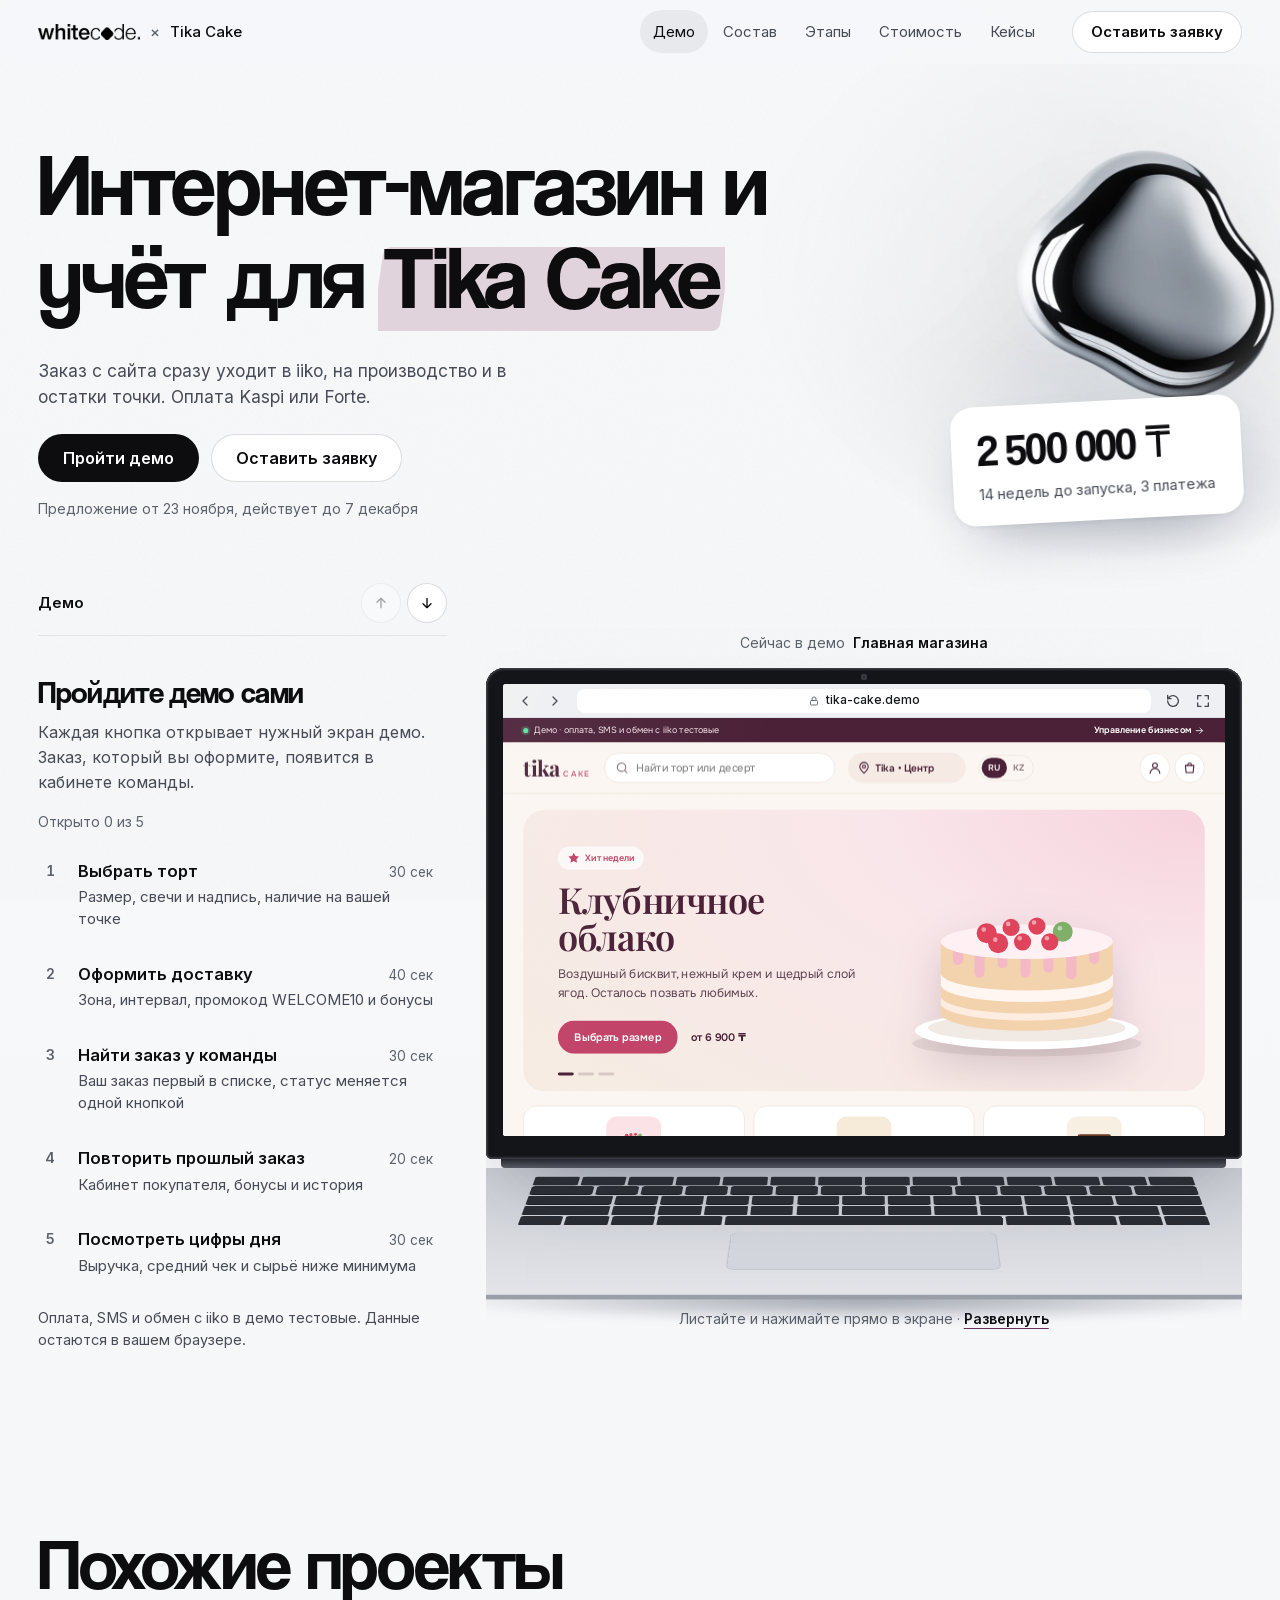
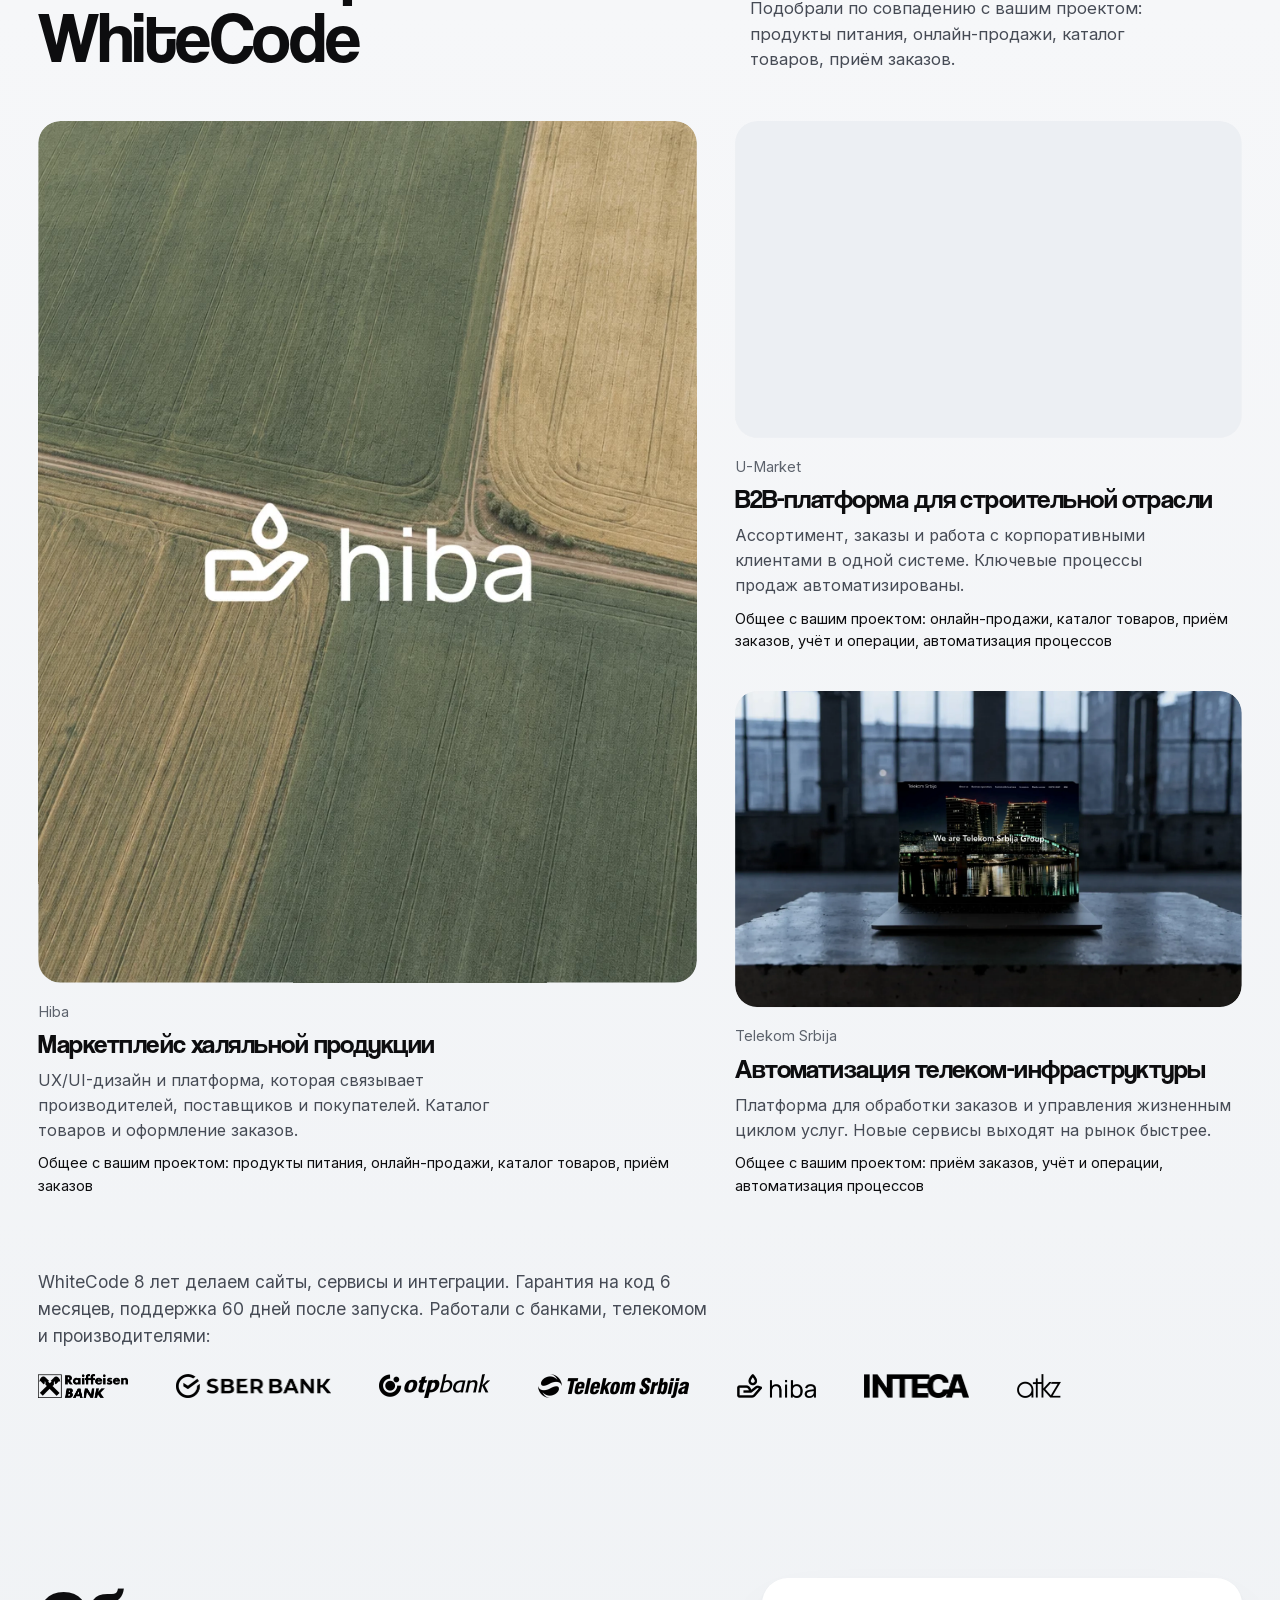
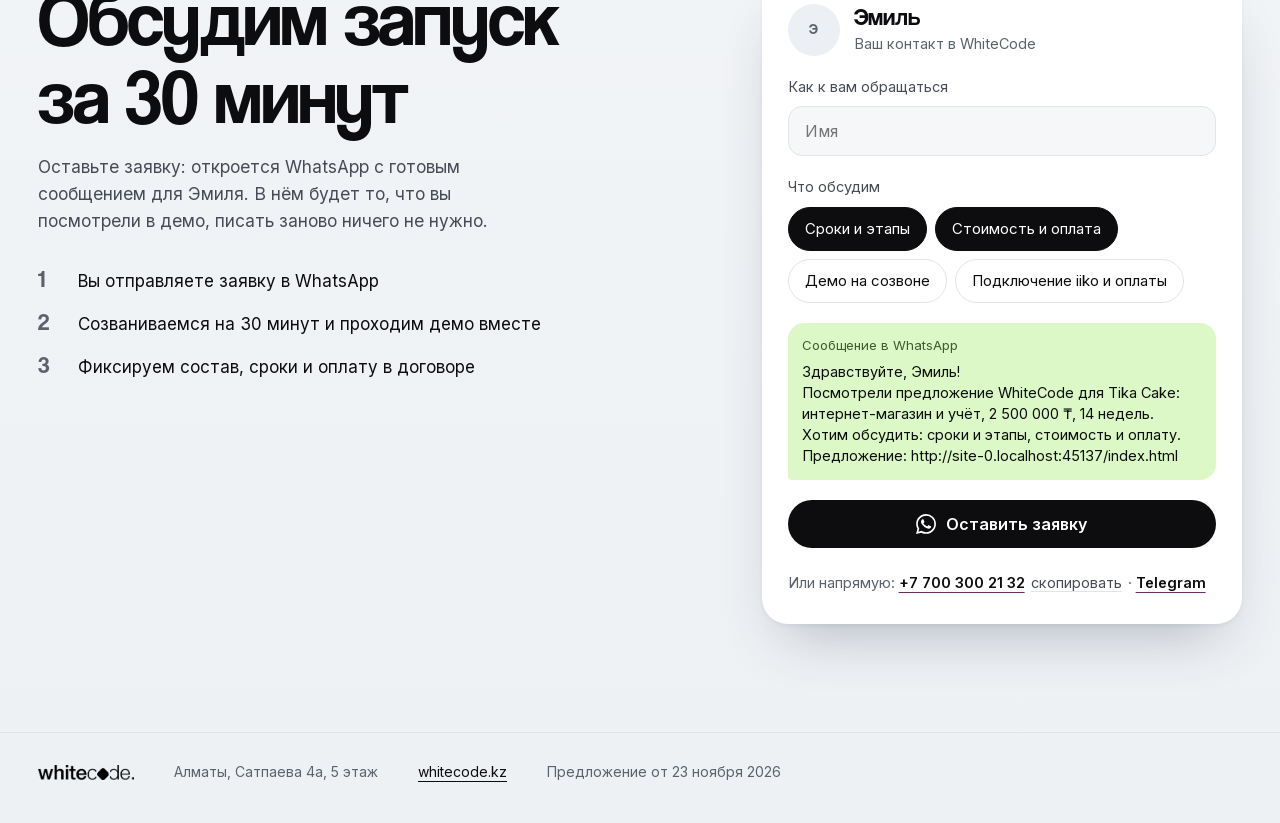
==== index.html @ 486014dc "Add WhiteCode proposal for Tika Cake with live demo Static proposal page: headline, proposal column " ====
<!doctype html>
<html lang="ru">
<head>
<meta charset="utf-8">
<meta name="viewport" content="width=device-width,initial-scale=1,viewport-fit=cover">
<meta name="robots" content="noindex,nofollow">
<meta name="theme-color" content="#F6F7F9">
<meta name="color-scheme" content="light">
<title>Tika Cake · предложение WhiteCode</title>
<meta name="description" content="Интернет-магазин и учёт для Tika Cake: 2 500 000 ₸, 14 недель. Внутри работающее демо.">
<meta property="og:type" content="website">
<meta property="og:title" content="КП для Tika Cake от WhiteCode">
<meta property="og:description" content="Интернет-магазин и учёт: 2 500 000 ₸, 14 недель, 3 платежа. Внутри работающее демо.">
<!-- TODO: og:image 1200×630 -->
<link rel="icon" href="assets/brand/favicon.png">
<link rel="preload" href="assets/fonts/coolvetica-rg.woff2" as="font" type="font/woff2" crossorigin>
<link rel="preload" href="assets/fonts/inter-var-cyrillic.woff2" as="font" type="font/woff2" crossorigin>
<link rel="stylesheet" href="assets/kp.css?v=17">
</head>
<body>

<header class="topbar" id="topbar">
  <a class="brand" href="#top" data-nav="top" aria-label="WhiteCode, в начало предложения">
    <img class="wm" src="assets/brand/wordmark-black.png" alt="" width="102" height="16">
    <span class="brand-x" aria-hidden="true">×</span><span id="brandClient"></span>
  </a>
  <nav class="topnav" id="topnav" aria-label="Разделы предложения"></nav>
  <a class="btn btn-line btn-sm" href="#request" data-nav="request"><span class="lbl-long">Оставить заявку</span><span class="lbl-short">Заявка</span></a>
</header>

<main>
<section class="hero" id="top">
  <img class="hero-drop" src="assets/brand/hero-blob.webp" alt="" aria-hidden="true" width="2400" height="1371" fetchpriority="high">
  <h1 class="hero-title" id="heroTitle"></h1>
  <div class="hero-row">
    <div class="hero-left">
      <p class="hero-lead" id="heroLead"></p>
      <div class="hero-cta">
        <button class="btn btn-accent" type="button" data-demo-start>Пройти демо</button>
        <a class="btn btn-line" href="#request" data-nav="request">Оставить заявку</a>
      </div>
      <p class="hero-valid" id="heroValid"></p>
    </div>
    <div class="plate" id="heroPlate"></div>
  </div>
  <p class="expired" id="expired" hidden></p>
</section>

<section class="workspace" id="workspace" aria-label="Предложение и демо">
  <aside class="kp" aria-label="Коммерческое предложение">
    <div class="kp-head">
      <p class="kp-where" aria-live="polite"><b id="kpName"></b></p>
      <div class="kp-arrows">
        <button type="button" id="kpUp" aria-label="Предыдущий раздел"><svg viewBox="0 0 24 24" aria-hidden="true"><path d="M12 19V5m-6 6 6-6 6 6"/></svg></button>
        <button type="button" id="kpDown" aria-label="Следующий раздел"><svg viewBox="0 0 24 24" aria-hidden="true"><path d="M12 5v14m6-6-6 6-6-6"/></svg></button>
      </div>
    </div>
    <div class="kp-scroll" id="kpScroll" tabindex="0">
      <div id="kpContent"></div>
    </div>
  </aside>

  <div class="stage" id="stage">
    <p class="now-demo" id="nowDemo"><span>Сейчас в демо</span><b id="nowDemoName">Главная магазина</b></p>
    <div class="laptop" id="laptop">
      <div class="lid">
        <span class="cam" aria-hidden="true"></span>
        <div class="screen">
          <div class="bbar">
            <button type="button" class="bb-btn" data-demo="back" aria-label="Назад в демо"><svg viewBox="0 0 24 24" aria-hidden="true"><path d="m15 6-6 6 6 6"/></svg></button>
            <button type="button" class="bb-btn" data-demo="fwd" aria-label="Вперёд в демо"><svg viewBox="0 0 24 24" aria-hidden="true"><path d="m9 6 6 6-6 6"/></svg></button>
            <div class="addr"><svg viewBox="0 0 24 24" aria-hidden="true"><rect x="5" y="11" width="14" height="9" rx="2"/><path d="M8 11V8a4 4 0 0 1 8 0v3"/></svg><span id="addr"></span></div>
            <button type="button" class="bb-btn" data-demo="reset" aria-label="Начать показ заново" title="Начать показ заново"><svg viewBox="0 0 24 24" aria-hidden="true"><path d="M4 12a8 8 0 1 0 2.3-5.7L4 8.6"/><path d="M4 3.5v5h5"/></svg></button>
            <button type="button" class="bb-btn only-inline" data-demo="full" aria-label="Развернуть демо" title="Развернуть"><svg viewBox="0 0 24 24" aria-hidden="true"><path d="M4 9V4h5M20 9V4h-5M4 15v5h5M20 15v5h-5"/></svg></button>
            <button type="button" class="bb-close only-overlay" data-demo="close">К предложению</button>
          </div>
          <div class="vp" id="vp">
            <iframe id="demo" title="Демо интернет-магазина и кабинета команды"></iframe>
            <span class="vp-flash" id="vpFlash" aria-hidden="true"></span>
          </div>
        </div>
      </div>
      <div class="hinge" aria-hidden="true"></div>
      <div class="deck-wrap" aria-hidden="true"><div class="deck"><div class="keys" id="keys"></div><div class="pad"></div></div></div>
    </div>
    <p class="stage-hint" id="stageHint">Листайте и нажимайте прямо в экране · <button type="button" data-demo="full">Развернуть</button></p>
  </div>
</section>

<section class="cases" id="cases" aria-labelledby="casesTitle">
  <div class="cases-head">
    <h2 id="casesTitle" class="rv">Похожие проекты WhiteCode</h2>
    <p class="cases-why rv" id="casesWhy"></p>
  </div>
  <div class="case-list" id="caseList"></div>
  <p class="studio-line rv" id="studioLine"></p>
  <div class="logos" id="logos" aria-label="Клиенты WhiteCode"></div>
</section>

<section class="final" id="request" aria-labelledby="finalTitle">
  <div class="final-left">
    <h2 id="finalTitle" class="rv"></h2>
    <p class="final-text rv" id="finalText"></p>
    <ol class="final-steps" id="finalSteps"></ol>
  </div>
  <form class="req rv" id="reqForm" novalidate>
    <div class="req-mgr">
      <span class="req-ava" id="mgrAva" aria-hidden="true"></span>
      <div><b id="mgrName"></b><span id="mgrRole"></span></div>
    </div>
    <label class="field"><span>Как к вам обращаться</span><input name="name" autocomplete="name" placeholder="Имя"></label>
    <fieldset class="topics">
      <legend>Что обсудим</legend>
      <div class="topic-list" id="topicList"></div>
    </fieldset>
    <div class="wa-preview" aria-live="polite">
      <span class="wa-preview-h">Сообщение в WhatsApp</span>
      <p id="waPreview"></p>
    </div>
    <button class="btn btn-accent btn-block" type="submit"><svg class="wa-ic" viewBox="0 0 24 24" aria-hidden="true"><path fill="currentColor" d="M17.47 14.38c-.3-.15-1.76-.87-2.03-.97-.27-.1-.47-.15-.67.15-.2.3-.77.97-.94 1.16-.17.2-.35.22-.64.08-.3-.15-1.26-.46-2.39-1.48-.88-.79-1.48-1.76-1.65-2.06-.17-.3-.02-.46.13-.61.13-.13.3-.35.45-.52.15-.17.2-.3.3-.5.1-.2.05-.37-.03-.52-.07-.15-.67-1.61-.92-2.21-.24-.58-.49-.5-.67-.51h-.57c-.2 0-.52.07-.79.37-.27.3-1.04 1.02-1.04 2.48s1.07 2.88 1.21 3.07c.15.2 2.1 3.2 5.08 4.49.71.31 1.26.49 1.7.63.71.23 1.36.2 1.87.12.57-.09 1.76-.72 2.01-1.41.25-.7.25-1.29.17-1.41-.07-.13-.27-.2-.57-.35m-5.42 7.4h-.01a9.87 9.87 0 0 1-5.03-1.38l-.36-.21-3.74.98 1-3.65-.24-.37a9.86 9.86 0 0 1-1.51-5.26c0-5.45 4.44-9.88 9.89-9.88 2.64 0 5.12 1.03 6.99 2.9a9.83 9.83 0 0 1 2.89 6.99c0 5.45-4.44 9.88-9.88 9.88M20.46 3.49A11.82 11.82 0 0 0 12.05 0C5.5 0 .16 5.34.16 11.89c0 2.1.55 4.14 1.59 5.95L.06 24l6.3-1.65a11.88 11.88 0 0 0 5.69 1.45h.01c6.55 0 11.89-5.34 11.89-11.89 0-3.18-1.24-6.17-3.48-8.42Z"/></svg>Оставить заявку</button>
    <p class="req-alt">Или напрямую: <a id="mgrPhone"></a> <button type="button" class="copy" id="copyPhone">скопировать</button> · <a id="mgrTg" target="_blank" rel="noopener"></a></p>
  </form>
</section>
</main>

<footer class="foot" id="foot"></footer>

<button type="button" class="demo-fab" data-demo="open">Открыть демо</button>

<script src="assets/studio.js?v=17"></script>
<script src="assets/kp-data.js?v=17"></script>
<script src="assets/kp.js?v=17"></script>
</body>
</html>
---- assets/kp.css ----
/*
 * WhiteCode proposal shell.
 * Brand: Coolvetica (display, weight 400 only) + Inter, cool white field, ink #0D0D0F, chrome drop.
 * The client's colour is the single accent (set from kp-data.js → --client).
 * Layout from the sketch: headline on top, proposal column with its own scroll, live demo in a laptop.
 */

@font-face { font-family: "Coolvetica"; src: url("fonts/coolvetica-rg.woff2") format("woff2"); font-weight: 400; font-display: swap; }
@font-face { font-family: "Inter"; src: url("fonts/inter-var-cyrillic.woff2") format("woff2"); font-weight: 100 900; font-display: swap; unicode-range: U+0301, U+0400-045F, U+0490-0491, U+04B0-04B1, U+2116; }
@font-face { font-family: "Inter"; src: url("fonts/inter-var-latin.woff2") format("woff2"); font-weight: 100 900; font-display: swap; unicode-range: U+0000-00FF, U+0131, U+0152-0153, U+02BB-02BC, U+02C6, U+02DA, U+02DC, U+0304, U+0308, U+0329, U+2000-206F, U+20AC, U+2122, U+2191, U+2193, U+2212, U+2215, U+FEFF, U+FFFD; }
@font-face { font-family: "Inter"; src: url("fonts/inter-var-latin-ext.woff2") format("woff2"); font-weight: 100 900; font-display: swap; unicode-range: U+20A0-20C4, U+0100-02BA; }

:root {
  --bg: #F6F7F9;
  --bg-2: #ECEFF3;
  --surface: #FFFFFF;
  --ink: #0D0D0F;
  --ink-2: #464B55;
  --ink-3: #5C626C;
  --line: #E1E4E9;
  --client: #6B2F5C;
  --accent: var(--client);
  --marker: color-mix(in oklab, var(--accent) 20%, #FFFFFF);
  --shadow: 0 1px 2px rgb(40 50 70 / .06), 0 16px 36px -14px rgb(40 50 70 / .22);
  --shadow-lg: 0 2px 4px rgb(40 50 70 / .06), 0 30px 60px -24px rgb(40 50 70 / .32);
  --ease-out: cubic-bezier(.16, 1, .3, 1);
  --ease-state: cubic-bezier(.2, 0, 0, 1);
  --ease-sheet: cubic-bezier(.32, .72, 0, 1);
  --f-display: "Coolvetica", "Inter", system-ui, sans-serif;
  --f-text: "Inter", system-ui, -apple-system, "Segoe UI", Roboto, sans-serif;
  --topbar: 64px;
  --gutter: clamp(16px, 3vw, 40px);
  color-scheme: light;
}

*, *::before, *::after { box-sizing: border-box; }
html { -webkit-text-size-adjust: 100%; scroll-padding-top: var(--topbar); overflow-x: clip; }
body {
  position: relative; margin: 0; overflow-x: clip;
  background: linear-gradient(180deg, #F8F9FB 0%, var(--bg) 40%, #EEF1F4 100%);
  color: var(--ink); font: 400 16px/1.55 var(--f-text);
  -webkit-font-smoothing: antialiased; text-rendering: optimizeLegibility;
  touch-action: manipulation; -webkit-tap-highlight-color: transparent;
}
/* film grain from the brand kit, behind everything */
body::before {
  content: ""; position: fixed; inset: 0; z-index: -1; pointer-events: none; opacity: .06; mix-blend-mode: multiply;
  background-image: url("data:image/svg+xml;utf8,<svg xmlns='http://www.w3.org/2000/svg' width='240' height='240'><filter id='n'><feTurbulence type='fractalNoise' baseFrequency='.9' numOctaves='2' stitchTiles='stitch'/></filter><rect width='100%' height='100%' filter='url(%23n)'/></svg>");
}
::selection { background: var(--marker); color: var(--ink); }
a { color: inherit; text-underline-offset: 4px; }
button { font: inherit; color: inherit; cursor: pointer; }
h1, h2, h3, p { margin: 0; }
svg { display: block; }
:focus-visible { outline: 2px solid var(--ink); outline-offset: 3px; border-radius: 10px; }
.ico { width: 20px; height: 20px; fill: none; stroke: currentColor; stroke-width: 1.8; stroke-linecap: round; stroke-linejoin: round; flex: none; }

/* ---------- buttons ---------- */
.btn {
  display: inline-flex; align-items: center; justify-content: center; gap: 10px;
  min-height: 48px; padding: 0 24px; border-radius: 999px; border: 1.5px solid transparent;
  font: 600 16px/1 var(--f-text); text-decoration: none; white-space: nowrap;
  transition: background-color .15s var(--ease-state), border-color .15s var(--ease-state), color .15s var(--ease-state), transform .15s var(--ease-out);
}
.btn:active:not(:disabled) { transform: scale(.96); }
.btn-accent { background: var(--ink); color: #FFFFFF; }
.btn-line { background: var(--surface); border-color: rgb(13 13 15 / .14); color: var(--ink); }
@media (hover: hover) {
  .btn-accent:hover { background: #2A2B31; }
  .btn-line:hover { border-color: rgb(13 13 15 / .5); }
}
.btn-sm { min-height: 42px; padding: 0 18px; font-size: 15px; }
.btn-block { width: 100%; }
.lbl-short { display: none; }

/* ---------- top bar ---------- */
.topbar {
  position: sticky; top: 0; z-index: 40; height: var(--topbar);
  display: flex; align-items: center; gap: 24px; padding: 0 var(--gutter);
  background: color-mix(in oklab, var(--bg) 84%, transparent);
  -webkit-backdrop-filter: saturate(160%) blur(14px); backdrop-filter: saturate(160%) blur(14px);
  border-bottom: 1px solid transparent; transition: border-color .2s var(--ease-state);
}
.topbar.scrolled { border-bottom-color: var(--line); }
.brand { display: inline-flex; align-items: center; gap: 10px; text-decoration: none; font: 500 15px/1 var(--f-text); white-space: nowrap; }
.wm { display: block; height: 16px; width: auto; }
.brand-x { color: var(--ink-3); }
.topnav { display: flex; gap: 2px; margin-left: auto; }
.topnav a { padding: 10px 13px; border-radius: 999px; font-size: 15px; color: var(--ink-2); text-decoration: none; transition: color .15s var(--ease-state), background-color .15s var(--ease-state); }
.topnav a[aria-current="true"] { color: var(--ink); background: rgb(13 13 15 / .06); }
@media (hover: hover) { .topnav a:hover { color: var(--ink); } }

/* ---------- hero ---------- */
.hero {
  position: relative; isolation: isolate; overflow-x: clip;
  max-width: 1440px; margin: 0 auto;
  padding: clamp(40px, 8vh, 96px) var(--gutter) clamp(28px, 5vh, 56px);
}
.hero-drop {
  position: absolute; z-index: -1; right: -6%; top: -20%;
  width: min(86vw, 1240px); height: auto; pointer-events: none; mix-blend-mode: multiply;
  -webkit-mask-image: radial-gradient(ellipse 34% 46% at 79% 49%, #000 35%, transparent 100%);
          mask-image: radial-gradient(ellipse 34% 46% at 79% 49%, #000 35%, transparent 100%);
}
.hero-title {
  max-width: 19ch;
  font: 400 clamp(44px, 7vw, 96px)/1.04 var(--f-display); letter-spacing: -.022em;
  text-wrap: balance;
}
.hero-title .w { display: inline-block; }
@media (max-width: 520px) { .hero-title .w.hy { display: inline; } }
/* brand marker: a skewed band under the client's name */
.hero-title em { font-style: normal; position: relative; z-index: 0; white-space: nowrap; padding: 0 .06em; margin: 0 -.06em; }
.hero-title em::before {
  content: ""; position: absolute; z-index: -1; left: 0; right: 0; top: .2em; bottom: .04em;
  background: var(--marker); border-radius: .08em; transform: skewX(-8deg); transform-origin: left center;
}
.hero-row { display: grid; grid-template-columns: minmax(0, 1fr) auto; gap: 32px 56px; align-items: end; margin-top: clamp(24px, 4vh, 40px); }
.hero-lead { max-width: 44ch; font-size: clamp(17px, 1.35vw, 20px); line-height: 1.5; color: var(--ink-2); text-wrap: pretty; margin-bottom: 24px; }
.hero-cta { display: flex; flex-wrap: wrap; gap: 12px; }
.hero-valid { margin-top: 16px; font-size: 14px; color: var(--ink-3); }
.plate {
  justify-self: end; min-width: 290px; padding: 22px 26px 20px; border-radius: 22px;
  background: var(--surface); box-shadow: var(--shadow-lg); transform: rotate(-3deg);
  transition: transform .3s var(--ease-out);
}
@media (hover: hover) { .plate:hover { transform: rotate(-1.5deg) translateY(-2px); } }
.plate-price { font: 400 clamp(36px, 3.4vw, 50px)/1 var(--f-display); letter-spacing: -.02em; font-variant-numeric: tabular-nums; }
.plate-sub { margin-top: 10px; font-size: 15px; color: var(--ink-2); }
.expired { margin-top: 20px; padding: 12px 16px; border-radius: 14px; background: var(--marker); font-size: 15px; max-width: 60ch; }
.cnt { display: inline-grid; }
.cnt > span { grid-area: 1 / 1; }
.cnt-final { visibility: hidden; }

/* ---------- workspace: proposal column + laptop ---------- */
.workspace {
  display: grid; grid-template-columns: minmax(360px, 34%) minmax(0, 1fr); gap: clamp(24px, 3vw, 56px);
  max-width: 1600px; margin: 0 auto;
  height: calc(100dvh - var(--topbar)); min-height: 600px;
  padding: 12px var(--gutter) 16px; scroll-margin-top: var(--topbar);
}
.kp { display: flex; flex-direction: column; min-height: 0; }
.kp-head { flex: none; display: flex; align-items: center; justify-content: space-between; gap: 12px; padding: 6px 0 12px; border-bottom: 1px solid var(--line); }
.kp-where { font-size: 15px; }
.kp-where b { font-weight: 600; }
.kp-arrows { display: flex; gap: 6px; }
.kp-arrows button {
  width: 40px; height: 40px; border-radius: 50%; display: grid; place-items: center;
  border: 1.5px solid rgb(13 13 15 / .14); background: var(--surface);
  transition: border-color .15s var(--ease-state), opacity .15s var(--ease-state), transform .15s var(--ease-out);
}
.kp-arrows button:active:not(:disabled) { transform: scale(.96); }
.kp-arrows button:disabled { opacity: .35; cursor: default; }
@media (hover: hover) { .kp-arrows button:hover:not(:disabled) { border-color: rgb(13 13 15 / .5); } }
.kp-arrows svg, .bb-btn svg, .addr svg { width: 16px; height: 16px; fill: none; stroke: currentColor; stroke-width: 2; stroke-linecap: round; stroke-linejoin: round; }
.kp-scroll {
  position: relative; flex: 1; min-height: 0; overflow-y: auto; padding: 4px 14px 48px 0;
  scrollbar-width: thin; scrollbar-color: rgb(13 13 15 / .18) transparent;
  -webkit-mask-image: linear-gradient(to bottom, transparent 0, #000 16px, #000 calc(100% - 40px), transparent 100%);
          mask-image: linear-gradient(to bottom, transparent 0, #000 16px, #000 calc(100% - 40px), transparent 100%);
}
.kp-scroll::-webkit-scrollbar { width: 6px; }
.kp-scroll::-webkit-scrollbar-thumb { background: rgb(13 13 15 / .16); border-radius: 6px; }

/* sections */
.sec { padding-top: 36px; scroll-margin-top: 8px; }
.sec + .sec { margin-top: 28px; }
.sec-h { font: 400 clamp(30px, 2.4vw, 38px)/1.06 var(--f-display); letter-spacing: -.022em; text-wrap: balance; margin-bottom: 12px; }
.sec-lead { max-width: 54ch; color: var(--ink-2); text-wrap: pretty; margin-bottom: 22px; }
.sub-h { font: 600 16px/1.3 var(--f-text); margin: 30px 0 10px; }
.note, .fine { font-size: 14.5px; color: var(--ink-2); text-wrap: pretty; }
.note { margin-top: 16px; }
.fine { margin-top: 8px; }

/* demo tour */
.tour { margin: -6px 0 12px; font-size: 14px; color: var(--ink-3); }
.scn { list-style: none; margin: 0 -12px; padding: 0; display: grid; gap: 4px; }
.scn button {
  width: 100%; text-align: left; display: grid; grid-template-columns: 28px minmax(0, 1fr) auto; gap: 2px 12px; align-items: baseline;
  padding: 14px 12px; border: 0; border-radius: 16px; background: transparent;
  transition: background-color .15s var(--ease-state), box-shadow .2s var(--ease-state), transform .15s var(--ease-out);
}
.scn button:active { transform: scale(.98); }
@media (hover: hover) { .scn button:hover { background: rgb(255 255 255 / .7); } }
.scn button[aria-current="true"] { background: var(--surface); box-shadow: var(--shadow); }
.scn-n { position: relative; display: grid; place-items: center; width: 24px; height: 24px; align-self: start; border-radius: 50%; font-size: 14px; font-weight: 600; color: var(--ink-3); font-variant-numeric: tabular-nums; }
.scn-n .ico { position: absolute; width: 14px; height: 14px; stroke-width: 2.4; opacity: 0; transform: scale(.6); transition: opacity .2s var(--ease-state), transform .3s var(--ease-out); }
.scn-n .n { transition: opacity .15s var(--ease-state); }
.scn button[data-done="true"] .scn-n { background: var(--accent); color: #FFFFFF; }
.scn button[data-done="true"] .scn-n .n { opacity: 0; }
.scn button[data-done="true"] .scn-n .ico { opacity: 1; transform: none; }
.scn b { font-size: 16.5px; font-weight: 600; }
.scn .t { font-size: 13.5px; color: var(--ink-3); white-space: nowrap; }
.scn small { grid-column: 2 / -1; font-size: 15px; line-height: 1.45; color: var(--ink-2); }

/* scope */
.mods { list-style: none; margin: 0; padding: 0; display: grid; gap: 28px; }
.mod-tag { font-size: 14px; color: var(--ink-3); margin-bottom: 4px; }
.mod h3 { font: 600 18px/1.3 var(--f-text); margin-bottom: 6px; }
.mod-text { font-size: 15.5px; color: var(--ink-2); text-wrap: pretty; margin-bottom: 6px; }
.demo-link {
  display: inline-flex; align-items: center; min-height: 36px; padding: 0; border: 0; background: none;
  font: 600 15px/1.2 var(--f-text); color: var(--ink);
  text-decoration: underline; text-decoration-color: var(--accent); text-decoration-thickness: 1.5px; text-underline-offset: 5px;
  transition: text-underline-offset .2s var(--ease-out), color .15s var(--ease-state);
}
@media (hover: hover) { .demo-link:hover { text-underline-offset: 7px; color: var(--accent); } }
.ints { display: grid; grid-template-columns: auto minmax(0, 1fr); gap: 8px 20px; margin: 0; }
.ints div { display: contents; }
.ints dt { font-weight: 600; white-space: nowrap; }
.ints dd { margin: 0; color: var(--ink-2); }

/* stages */
.gantt { display: grid; gap: 8px; margin: 4px 0 26px; }
.g-row { display: grid; grid-template-columns: 18px minmax(0, 1fr); gap: 8px; align-items: center; }
.g-n { font-size: 13px; color: var(--ink-3); font-variant-numeric: tabular-nums; }
.g-track { position: relative; height: 32px; border-radius: 10px; background: rgb(13 13 15 / .045); }
.g-bar {
  position: absolute; top: 0; bottom: 0; display: flex; align-items: center; padding: 0 10px; overflow: hidden;
  border-radius: 10px; background: var(--ink); color: #FFFFFF; transform-origin: left center;
}
.g-bar em { font: 500 12.5px/1 var(--f-text); font-style: normal; white-space: nowrap; font-variant-numeric: tabular-nums; }
.g-axis { display: flex; justify-content: space-between; margin: 2px 0 0 26px; font-size: 12.5px; color: var(--ink-3); }
.stages { list-style: none; margin: 0; padding: 0; display: grid; gap: 24px; }
.stages li { display: grid; grid-template-columns: 26px minmax(0, 1fr); gap: 0 10px; }
.st-n { font: 400 24px/1.05 var(--f-display); color: var(--ink-3); }
.st-top { display: flex; flex-wrap: wrap; justify-content: space-between; align-items: baseline; gap: 2px 12px; margin-bottom: 8px; }
.st-top b { font-size: 17px; font-weight: 600; }
.st-top span { font-size: 14px; color: var(--ink-3); white-space: nowrap; }
.stages dl { margin: 0; display: grid; grid-template-columns: 80px minmax(0, 1fr); gap: 4px 12px; font-size: 15px; }
.stages dt { color: var(--ink-3); }
.stages dd { margin: 0; }

/* price */
.price-big { font: 400 clamp(46px, 4vw, 64px)/1 var(--f-display); letter-spacing: -.022em; font-variant-numeric: tabular-nums; margin: 2px 0 10px; }
.price-sub { color: var(--ink-2); margin-bottom: 20px; text-wrap: pretty; }
.pays { list-style: none; margin: 0; padding: 4px 18px; border-radius: 20px; background: var(--surface); box-shadow: var(--shadow); }
.pays li { display: grid; grid-template-columns: minmax(0, 1fr) auto; gap: 2px 12px; padding: 14px 0; }
.pays li + li { border-top: 1px solid var(--line); }
.pay-amt { font-size: 18px; font-weight: 600; font-variant-numeric: tabular-nums; }
.pay-pct { font-size: 15px; color: var(--ink-3); font-variant-numeric: tabular-nums; }
.pay-when { grid-column: 1 / -1; font-size: 14.5px; color: var(--ink-2); }
.incl { list-style: none; margin: 0; padding: 0; display: grid; gap: 8px; }
.incl li { display: grid; grid-template-columns: 20px minmax(0, 1fr); gap: 10px; }
.incl .ico { width: 18px; height: 18px; margin-top: 3px; color: var(--accent); stroke-width: 2.2; }
.extras { list-style: none; margin: 0; padding: 0; display: flex; flex-wrap: wrap; gap: 8px; }
.extras li { padding: 8px 14px; border-radius: 999px; background: rgb(13 13 15 / .05); font-size: 14.5px; }

/* open questions + faq */
.oq { list-style: none; margin: 0; padding: 0; display: grid; gap: 18px; }
.oq li { display: grid; grid-template-columns: minmax(0, 1fr) auto; gap: 2px 16px; }
.oq-what { font-weight: 500; }
.oq-who { grid-row: 2; font-size: 14.5px; color: var(--ink-3); }
.oq-when { grid-column: 2; grid-row: 1 / 3; align-self: center; font-size: 14.5px; color: var(--ink-2); white-space: nowrap; }
.faq details { border-bottom: 1px solid var(--line); }
.faq summary {
  list-style: none; position: relative; cursor: pointer; min-height: 44px; padding: 14px 36px 14px 0; font-weight: 600;
}
.faq summary::-webkit-details-marker { display: none; }
.faq summary::before, .faq summary::after {
  content: ""; position: absolute; right: 6px; top: 50%; width: 14px; height: 1.8px; margin-top: -1px; border-radius: 2px; background: var(--ink-3);
  transition: transform .25s var(--ease-out);
}
.faq summary::after { transform: rotate(90deg); }
.faq details[open] summary::after { transform: rotate(0deg); }
.faq details p { padding: 0 0 16px; color: var(--ink-2); text-wrap: pretty; }

/* end of the column */
.kp-next { margin-top: 44px; padding: 22px; border-radius: 22px; background: var(--surface); box-shadow: var(--shadow); }
.kp-next p { color: var(--ink-2); margin-bottom: 16px; text-wrap: pretty; }
.kp-next-btns { display: flex; flex-wrap: wrap; gap: 10px; }

/* ---------- stage + laptop ---------- */
.stage { position: relative; min-width: 0; min-height: 0; display: flex; flex-direction: column; align-items: center; justify-content: center; overflow-x: clip; overflow-clip-margin: 24px; }
.now-demo { display: inline-flex; align-items: baseline; gap: 8px; max-width: 100%; margin-bottom: 14px; font-size: 14px; color: var(--ink-3); }
.now-demo b { color: var(--ink); font-weight: 600; white-space: nowrap; overflow: hidden; text-overflow: ellipsis; }
.now-demo.swap b { animation: swap .3s var(--ease-state); }
@keyframes swap { from { opacity: 0; } to { opacity: 1; } }

.laptop { --lw: 860px; width: var(--lw); max-width: 100%; perspective: calc(var(--lw) * 2.4); }
.lid {
  position: relative; z-index: 2; transform-origin: 50% 100%;
  padding: calc(var(--lw) * .022) calc(var(--lw) * .022) calc(var(--lw) * .03);
  border-radius: calc(var(--lw) * .024) calc(var(--lw) * .024) calc(var(--lw) * .008) calc(var(--lw) * .008);
  background: #141518;
  box-shadow: inset 0 0 0 1.5px #3A3C42, inset 0 0 0 3px #1C1D21, 0 40px 80px -40px rgb(40 50 70 / .55);
}
.cam { position: absolute; top: calc(var(--lw) * .009); left: 50%; width: 6px; height: 6px; margin-left: -3px; border-radius: 50%; background: #2A2C31; box-shadow: inset 0 0 0 1.5px #3B3E45; }
.screen { position: relative; aspect-ratio: 16 / 10; background: #FFFFFF; border-radius: 3px; overflow: hidden; display: flex; flex-direction: column; }
.screen::after {
  content: ""; position: absolute; inset: 0; z-index: 2; pointer-events: none;
  background: linear-gradient(118deg, rgb(255 255 255 / .07) 0%, rgb(255 255 255 / 0) 32%);
}
.bbar { flex: none; height: 34px; display: flex; align-items: center; gap: 2px; padding: 0 8px; background: #EEF0F3; border-bottom: 1px solid #DCDFE4; color: #45484F; }
.bb-btn { flex: none; width: 28px; height: 28px; border: 0; border-radius: 8px; background: none; display: grid; place-items: center; color: inherit; transition: background-color .15s var(--ease-state); }
@media (hover: hover) { .bb-btn:hover { background: #DFE2E7; } }
.addr { flex: 1; min-width: 0; height: 24px; margin: 0 6px; display: flex; align-items: center; justify-content: center; gap: 6px; border-radius: 8px; background: #FFFFFF; font-size: 12px; color: #6A6E76; }
.addr svg { width: 12px; height: 12px; flex: none; }
.addr span { white-space: nowrap; overflow: hidden; text-overflow: ellipsis; }
.addr b { color: #16171A; font-weight: 500; }
.bb-close { flex: none; margin-left: 4px; padding: 7px 14px; border: 0; border-radius: 999px; background: var(--ink); color: #FFFFFF; font-size: 13.5px; font-weight: 600; }
.only-overlay { display: none; }
.vp { position: relative; flex: 1; min-height: 0; overflow: hidden; background: #FBF6F1; }
.vp iframe { position: absolute; top: 0; left: 0; border: 0; transform-origin: 0 0; background: #FBF6F1; }
.vp-flash { position: absolute; inset: 0; pointer-events: none; box-shadow: inset 0 0 0 3px var(--accent); opacity: 0; }
.vp-flash.on { animation: flash .9s var(--ease-state); }
@keyframes flash { from { opacity: 1; } to { opacity: 0; } }

.hinge { position: relative; z-index: 1; width: 96%; margin: 0 auto; height: calc(var(--lw) * .012); border-radius: 0 0 4px 4px; background: linear-gradient(#26272C, #5D6068); }
.deck-wrap { position: relative; z-index: 1; height: calc(var(--lw) * .17); }
.deck-wrap::after {
  content: ""; position: absolute; z-index: -1; left: -8%; right: -8%; bottom: calc(var(--lw) * -.035); height: calc(var(--lw) * .06);
  background: radial-gradient(closest-side, rgb(40 50 70 / .42), transparent); filter: blur(4px);
}
.deck {
  position: absolute; left: 0; right: 0; top: 0; height: calc(var(--lw) * .36);
  padding: calc(var(--lw) * .028) calc(var(--lw) * .07) 0;
  background: linear-gradient(#C9CCD3, #E2E4E8);
  border-radius: 0 0 calc(var(--lw) * .028) calc(var(--lw) * .028);
  box-shadow: 0 calc(var(--lw) * .012) 0 #9A9EA6;
  transform: perspective(calc(var(--lw) * 2.6)) rotateX(66deg); transform-origin: 50% 0;
  display: flex; flex-direction: column; align-items: center; gap: calc(var(--lw) * .022);
}
.keys { width: 100%; display: grid; gap: calc(var(--lw) * .004); }
.keys .r { display: flex; gap: calc(var(--lw) * .004); }
.keys i { flex: 1; height: calc(var(--lw) * .026); border-radius: 3px; background: #2B2D33; box-shadow: 0 1px 0 #15161A; }
.keys i.w15 { flex: 1.5; } .keys i.w2 { flex: 2; } .keys i.w6 { flex: 6.5; }
.pad { width: 38%; height: calc(var(--lw) * .1); border-radius: 8px; background: #D3D6DC; box-shadow: inset 0 0 0 1px #C2C5CC; }
.stage-hint { margin-top: 12px; font-size: 14px; color: var(--ink-3); text-align: center; }
.stage-hint button { border: 0; background: none; padding: 0; color: var(--ink); font-weight: 600; text-decoration: underline; text-decoration-color: var(--accent); text-underline-offset: 4px; }

/* full screen demo: on desktop by choice, on phones the only way to see it */
.stage.is-overlay {
  position: fixed; inset: 0; z-index: 100; display: block;
  padding: env(safe-area-inset-top, 0px) env(safe-area-inset-right, 0px) env(safe-area-inset-bottom, 0px) env(safe-area-inset-left, 0px);
  background: rgb(13 13 15 / .72); -webkit-backdrop-filter: blur(8px); backdrop-filter: blur(8px);
  animation: sheet-bg .3s var(--ease-state);
}
.stage.is-overlay .laptop { width: 100%; height: 100%; max-width: none; perspective: none; animation: sheet-in .42s var(--ease-sheet); }
.stage.is-overlay .lid { height: 100%; padding: 0; border-radius: 0; background: transparent; box-shadow: none; transform: none; }
.stage.is-overlay .screen { height: 100%; aspect-ratio: auto; border-radius: 0; }
.stage.is-overlay .cam, .stage.is-overlay .hinge, .stage.is-overlay .deck-wrap, .stage.is-overlay .stage-hint,
.stage.is-overlay .only-inline, .stage.is-overlay .now-demo, .stage.is-overlay .screen::after { display: none; }
.stage.is-overlay .only-overlay { display: inline-flex; }
@keyframes sheet-bg { from { opacity: 0; } to { opacity: 1; } }
@keyframes sheet-in { from { transform: translateY(24px); opacity: 0; } to { transform: none; opacity: 1; } }
@media (min-width: 961px) {
  .stage.is-overlay { padding: 24px; }
  .stage.is-overlay .screen { border-radius: 14px; box-shadow: 0 30px 80px -20px rgb(0 0 0 / .55); }
}

/* ---------- related cases: the closing slide ---------- */
.cases { max-width: 1440px; margin: 0 auto; padding: clamp(80px, 14vh, 144px) var(--gutter) clamp(40px, 8vh, 72px); }
.cases-head { display: grid; grid-template-columns: minmax(0, 1fr) minmax(0, .75fr); gap: 16px 56px; align-items: end; margin-bottom: clamp(28px, 4vw, 48px); }
.cases-head h2 { font: 400 clamp(40px, 5.6vw, 84px)/1.02 var(--f-display); letter-spacing: -.022em; text-wrap: balance; }
.cases-why { font-size: clamp(16px, 1.3vw, 19px); color: var(--ink-2); max-width: 44ch; text-wrap: pretty; }
.case-list { display: grid; grid-template-columns: minmax(0, 1.3fr) minmax(0, 1fr); gap: clamp(24px, 3vw, 40px) clamp(24px, 3vw, 40px); }
.case:first-child { grid-row: 1 / 3; }
.case { display: flex; flex-direction: column; gap: 18px; min-width: 0; }
.case-img { overflow: hidden; border-radius: 22px; background: var(--bg-2); aspect-ratio: 16 / 10; box-shadow: var(--shadow); }
/* the lead case stretches its picture to the height of the two cases beside it */
.case:first-child .case-img { flex: 1 1 auto; aspect-ratio: auto; min-height: 420px; }
.case-img img { display: block; width: 100%; height: 100%; object-fit: cover; transition: transform .7s var(--ease-out); }
@media (hover: hover) { .case:hover .case-img img { transform: scale(1.04); } }
.case-name { font-size: 14.5px; color: var(--ink-3); margin-bottom: 6px; }
.case h3 { font: 400 clamp(24px, 2.1vw, 34px)/1.08 var(--f-display); letter-spacing: -.02em; margin-bottom: 10px; text-wrap: balance; }
.case-text { color: var(--ink-2); max-width: 52ch; text-wrap: pretty; margin-bottom: 10px; }
.case-shared { font-size: 14.5px; }
.studio-line { max-width: 62ch; margin-top: clamp(48px, 8vh, 88px); font-size: clamp(17px, 1.35vw, 20px); color: var(--ink-2); text-wrap: pretty; }
.logos { display: flex; flex-wrap: wrap; align-items: center; gap: 22px 48px; margin-top: 24px; }
.logos img { display: block; height: 24px; width: auto; filter: grayscale(1) brightness(.2); opacity: .7; }

/* ---------- final request ---------- */
.final {
  max-width: 1440px; margin: 0 auto; padding: clamp(64px, 12vh, 128px) var(--gutter);
  display: grid; grid-template-columns: minmax(0, 1fr) minmax(360px, 480px); gap: 48px clamp(40px, 6vw, 96px); align-items: start;
}
.final h2 { font: 400 clamp(44px, 6vw, 92px)/1.02 var(--f-display); letter-spacing: -.022em; text-wrap: balance; margin-bottom: 20px; }
.final-text { max-width: 44ch; font-size: clamp(17px, 1.35vw, 20px); color: var(--ink-2); text-wrap: pretty; margin-bottom: 32px; }
.final-steps { list-style: none; margin: 0; padding: 0; display: grid; gap: 16px; }
.final-steps li { display: grid; grid-template-columns: 40px minmax(0, 1fr); align-items: baseline; font-size: 17px; }
.final-steps span { font: 400 24px/1 var(--f-display); color: var(--ink-3); }
.req { display: grid; gap: 20px; padding: 26px; border-radius: 26px; background: var(--surface); box-shadow: var(--shadow-lg); }
.req-mgr { display: flex; align-items: center; gap: 14px; }
.req-ava { width: 52px; height: 52px; flex: none; display: grid; place-items: center; border-radius: 50%; background: var(--bg-2); font: 400 24px/1 var(--f-display); }
.req-mgr b { display: block; font: 400 24px/1.1 var(--f-display); letter-spacing: -.01em; }
.req-mgr span { font-size: 14.5px; color: var(--ink-3); }
.field { display: grid; gap: 8px; font-size: 14.5px; color: var(--ink-2); }
.field input {
  height: 50px; padding: 0 16px; border-radius: 14px; border: 1.5px solid var(--line); background: var(--bg);
  font: 400 16px var(--f-text); color: var(--ink); caret-color: var(--accent);
  transition: border-color .15s var(--ease-state), background-color .15s var(--ease-state);
}
.field input:focus { outline: none; border-color: var(--ink); background: var(--surface); }
.topics { margin: 0; padding: 0; border: 0; min-width: 0; }
.topics legend { padding: 0; margin-bottom: 8px; font-size: 14.5px; color: var(--ink-2); }
.topic-list { display: flex; flex-wrap: wrap; gap: 8px; }
.topic { position: relative; }
.topic input { position: absolute; opacity: 0; pointer-events: none; }
.topic span {
  display: inline-flex; align-items: center; min-height: 44px; padding: 0 16px; border-radius: 999px;
  border: 1.5px solid var(--line); background: var(--surface); font-size: 15px; cursor: pointer; user-select: none;
  transition: background-color .15s var(--ease-state), border-color .15s var(--ease-state), color .15s var(--ease-state), transform .15s var(--ease-out);
}
.topic span:active { transform: scale(.96); }
.topic input:checked + span { background: var(--ink); border-color: var(--ink); color: #FFFFFF; }
.topic input:focus-visible + span { outline: 2px solid var(--ink); outline-offset: 3px; }
@media (hover: hover) { .topic input:not(:checked) + span:hover { border-color: rgb(13 13 15 / .45); } }
.wa-preview { padding: 12px 14px 14px; border-radius: 16px 16px 16px 4px; background: #DCF8C6; }
.wa-preview-h { display: block; margin-bottom: 6px; font-size: 13px; color: #3D5A33; }
.wa-preview p { font-size: 14.5px; line-height: 1.45; white-space: pre-line; overflow-wrap: anywhere; }
.wa-ic { width: 20px; height: 20px; }
.req .btn.sent { background: #2A2B31; }
.req-alt { font-size: 14.5px; color: var(--ink-3); }
.req-alt a { color: var(--ink); font-weight: 600; text-decoration-color: var(--accent); }
.copy { border: 0; background: none; padding: 4px 2px; color: var(--ink-2); text-decoration: underline; text-decoration-color: var(--line); text-underline-offset: 3px; }

/* ---------- footer ---------- */
.foot { max-width: 1440px; margin: 0 auto; display: flex; flex-wrap: wrap; align-items: center; gap: 12px 40px; padding: 28px var(--gutter) 40px; border-top: 1px solid var(--line); font-size: 14px; color: var(--ink-3); }
.foot a { color: var(--ink); }
.foot .wm { height: 15px; }

.demo-fab { display: none; }

.kp-toast {
  position: fixed; left: 50%; bottom: calc(24px + env(safe-area-inset-bottom, 0px)); z-index: 120;
  max-width: calc(100vw - 32px); padding: 12px 18px; border-radius: 999px; background: var(--ink); color: #FFFFFF; font-size: 14.5px;
  transform: translate(-50%, 12px); opacity: 0; pointer-events: none; transition: opacity .2s var(--ease-state), transform .3s var(--ease-out);
}
.kp-toast.on { opacity: 1; transform: translate(-50%, 0); }

/* ---------- motion (only with JS and without reduced motion) ---------- */
/* hero, the one authored moment */
.motion .hero-title .w { overflow: clip; padding-bottom: .14em; margin-bottom: -.14em; vertical-align: top; }
.motion .hero-title .w > span { display: inline-block; transform: translateY(108%); transition: transform .75s var(--ease-out); transition-delay: calc(var(--i) * 55ms); }
.motion.hero-in .hero-title .w > span { transform: none; }
.motion .hero-title em::before { transform: skewX(-8deg) scaleX(0); transition: transform .6s var(--ease-out) .5s; }
.motion.hero-in .hero-title em::before { transform: skewX(-8deg) scaleX(1); }
.motion .hero-left { opacity: 0; transform: translateY(10px); transition: opacity .6s var(--ease-out) .3s, transform .6s var(--ease-out) .3s; }
.motion.hero-in .hero-left { opacity: 1; transform: none; }
.motion .plate { opacity: 0; transform: translateY(18px) rotate(-8deg); transition: opacity .5s var(--ease-out) .42s, transform .7s var(--ease-out) .42s; }
.motion.hero-in .plate { opacity: 1; transform: rotate(-3deg); }
.motion.hero-in .plate:hover { transition-delay: 0s; }
.motion .hero-drop { opacity: 0; transition: opacity .8s var(--ease-out) .1s; }
.motion.hero-in .hero-drop { opacity: 1; }
@supports (animation-timeline: scroll()) {
  .motion .hero-drop { animation: drift linear both; animation-timeline: scroll(root); animation-range: 0 100vh; }
  @keyframes drift { to { translate: 0 16vh; rotate: 6deg; } }
}

/* laptop: the lid opens, then the screen powers on */
.motion .laptop .lid { transition: transform .8s var(--ease-out); }
.motion .laptop:not(.open) .lid { transform: rotateX(-74deg); }
.motion .laptop .vp { transition: opacity .45s var(--ease-state) .5s; }
.motion .laptop:not(.open) .vp { opacity: 0; }

/* reveals: each group arrives its own way, once */
.motion .rv { opacity: 0; transform: translateY(10px); transition: opacity .5s var(--ease-out), transform .6s var(--ease-out); transition-delay: min(calc(var(--i, 0) * 50ms), 400ms); }
.motion .rv.in { opacity: 1; transform: none; }
.motion .scn .rv { transform: translateX(-10px); }
.motion .scn .rv.in { transform: none; }
.motion .gantt.rv { transform: none; }
.motion .g-bar { transform: scaleX(0); transition: transform .6s var(--ease-out) calc(var(--d) * 90ms + 100ms); }
.motion .gantt.in .g-bar { transform: none; }
.motion .case.rv { transform: none; }
.motion .case .case-img { clip-path: inset(0 0 100% 0 round 22px); transition: clip-path .8s var(--ease-out) calc(var(--i) * 90ms); }
.motion .case.in .case-img { clip-path: inset(0 0 0 0 round 22px); }
.motion .case .case-body { opacity: 0; transform: translateY(10px); transition: opacity .5s var(--ease-out) calc(var(--i) * 90ms + 250ms), transform .5s var(--ease-out) calc(var(--i) * 90ms + 250ms); }
.motion .case.in .case-body { opacity: 1; transform: none; }
.motion .logos .rv { transform: none; }
.motion .final-steps .rv { transform: translateX(-12px); }
.motion .final-steps .rv.in { transform: none; }
.motion .req.rv { transform: translateY(16px) scale(.98); transition-duration: .5s, .7s; }
.motion .req.rv.in { transform: none; }

/* ---------- tablet and phone ---------- */
@media (max-width: 1180px) {
  .topnav { display: none; }
  .topbar .btn { margin-left: auto; }
  .hero-row { grid-template-columns: minmax(0, 1fr); }
  .plate { justify-self: start; }
}
@media (max-width: 960px) {
  :root { --topbar: 58px; }
  .lbl-long { display: none; }
  .lbl-short { display: inline; }
  .btn-sm { min-height: 44px; }
  .hero { padding-top: 36px; }
  .hero-title { font-size: clamp(40px, 11vw, 64px); }
  .hero-drop { right: -16vw; top: 300px; width: 150vw; }
  .hero-cta .btn { flex: 1 1 auto; }
  .plate { min-width: 0; }
  .workspace { display: block; height: auto; min-height: 0; padding: 0 var(--gutter); }
  .kp-head { display: none; }
  .kp-scroll { overflow: visible; padding: 0; -webkit-mask-image: none; mask-image: none; }
  .stage:not(.is-overlay) { display: none; }
  .cases-head { grid-template-columns: minmax(0, 1fr); }
  .case-list { grid-template-columns: minmax(0, 1fr); }
  .case:first-child { grid-row: auto; }
  .case:first-child .case-img { flex: none; aspect-ratio: 16 / 10; min-height: 0; }
  .final { grid-template-columns: minmax(0, 1fr); }
  .req { padding: 20px; }
  .demo-fab {
    position: fixed; left: 50%; bottom: calc(16px + env(safe-area-inset-bottom, 0px)); z-index: 50; transform: translateX(-50%);
    display: inline-flex; align-items: center; min-height: 48px; padding: 0 24px; border: 0; border-radius: 999px;
    background: rgb(13 13 15 / .9); -webkit-backdrop-filter: blur(10px); backdrop-filter: blur(10px);
    color: #FFFFFF; font-weight: 600; box-shadow: 0 12px 30px -10px rgb(13 13 15 / .5);
    transition: transform .15s var(--ease-out);
  }
  .demo-fab:active { transform: translateX(-50%) scale(.96); }
  .foot { padding-bottom: 96px; }
  .kp-toast { bottom: calc(80px + env(safe-area-inset-bottom, 0px)); border-radius: 16px; }
}
@media (max-width: 420px) {
  .stages dl { grid-template-columns: minmax(0, 1fr); gap: 2px; }
  .stages dt { margin-top: 6px; }
  .ints { grid-template-columns: minmax(0, 1fr); gap: 2px; }
  .ints dd { margin-bottom: 8px; }
}

@media (prefers-reduced-motion: reduce) {
  *, *::before, *::after { animation-duration: .01ms !important; animation-iteration-count: 1 !important; scroll-behavior: auto !important; }
  .btn, .scn button, .topic span, .case-img img { transition: background-color .15s, border-color .15s, color .15s !important; transform: none !important; }
  .plate { transition: none !important; }
}

/* ---------- print / PDF ---------- */
@media print {
  @page { margin: 14mm; }
  body { background: #FFFFFF; }
  body::before, .topbar, .stage, .demo-fab, .hero-cta, .hero-drop, .kp-head, .demo-link, .kp-next, .req, .kp-toast, .tour { display: none !important; }
  .hero { padding: 0 0 16px; }
  .plate { transform: none; box-shadow: none; border: 1px solid #CCCCCC; }
  .workspace { display: block; height: auto; padding: 0; }
  .kp-scroll { overflow: visible; -webkit-mask-image: none; mask-image: none; padding: 0; }
  .sec, .case { break-inside: avoid-page; }
  .final { display: block; }
  .rv, .case-img, .case-body, .g-bar { opacity: 1 !important; transform: none !important; clip-path: none !important; }
}
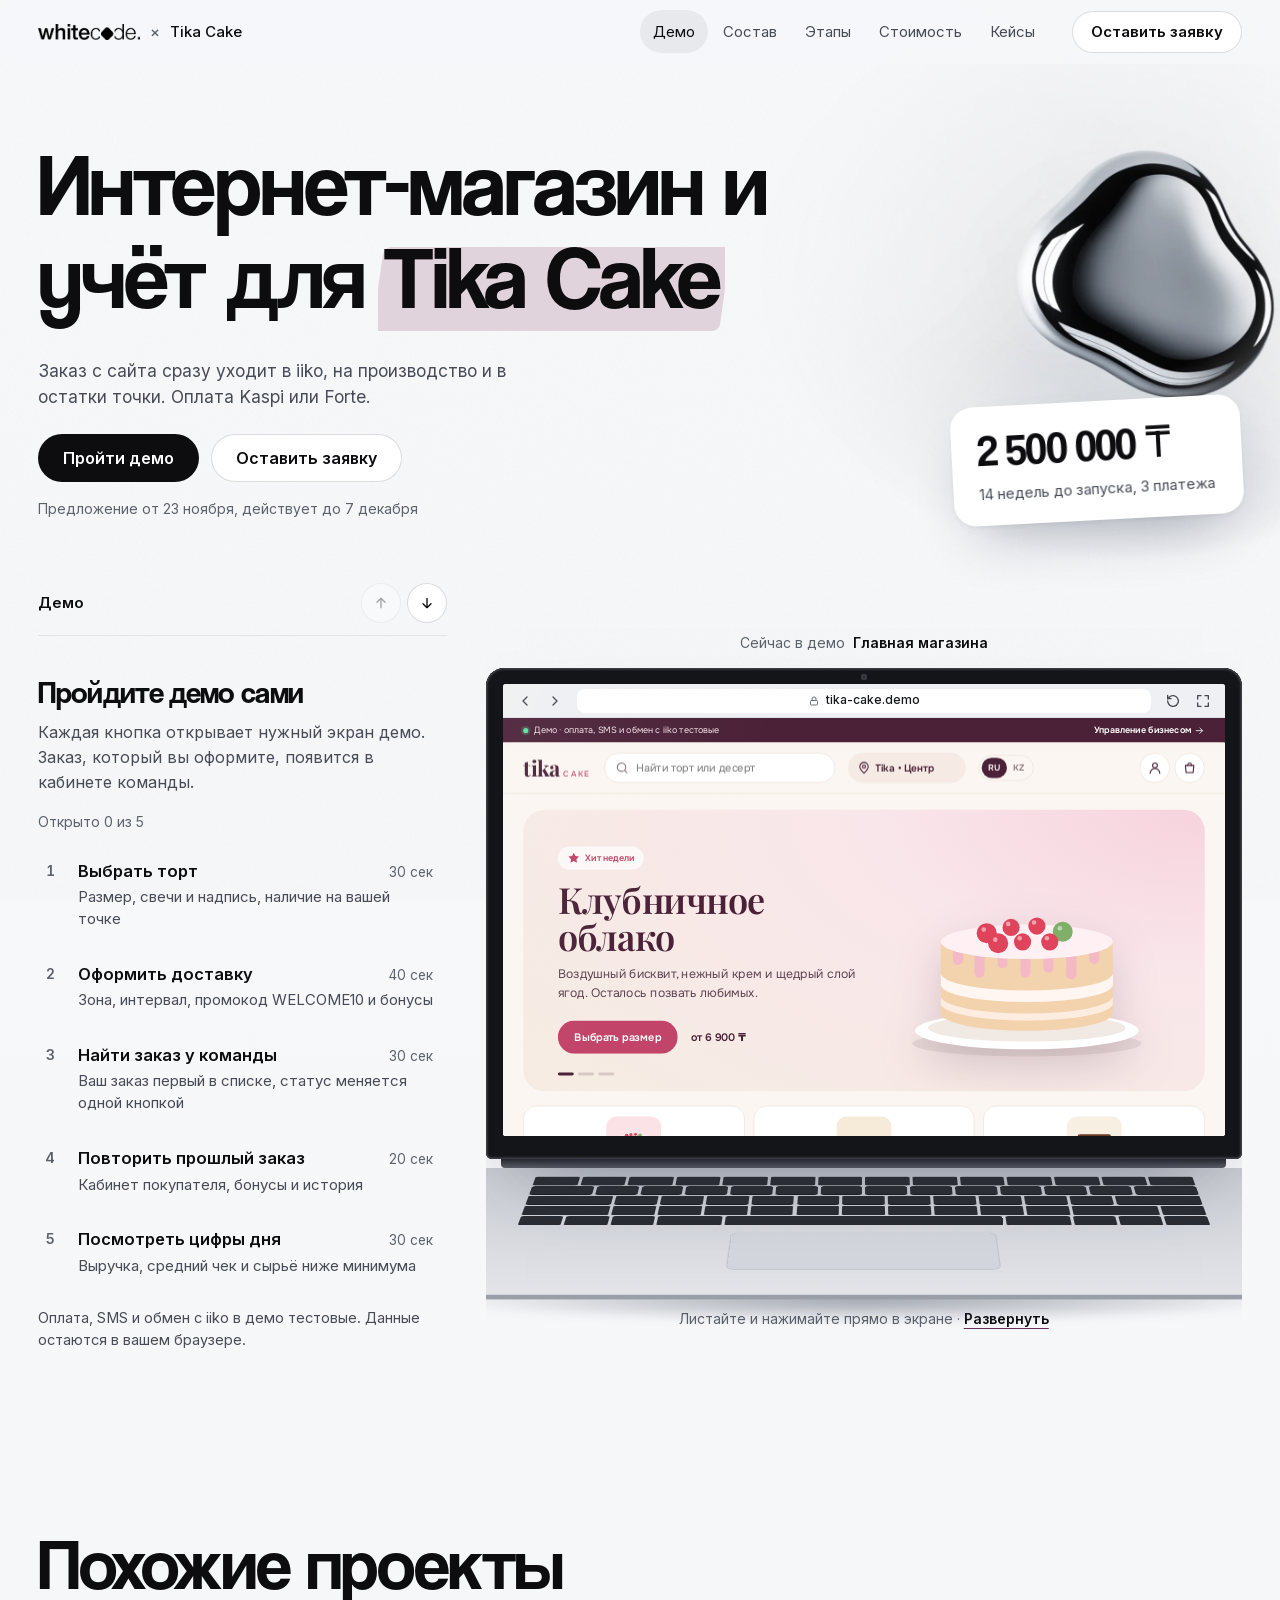
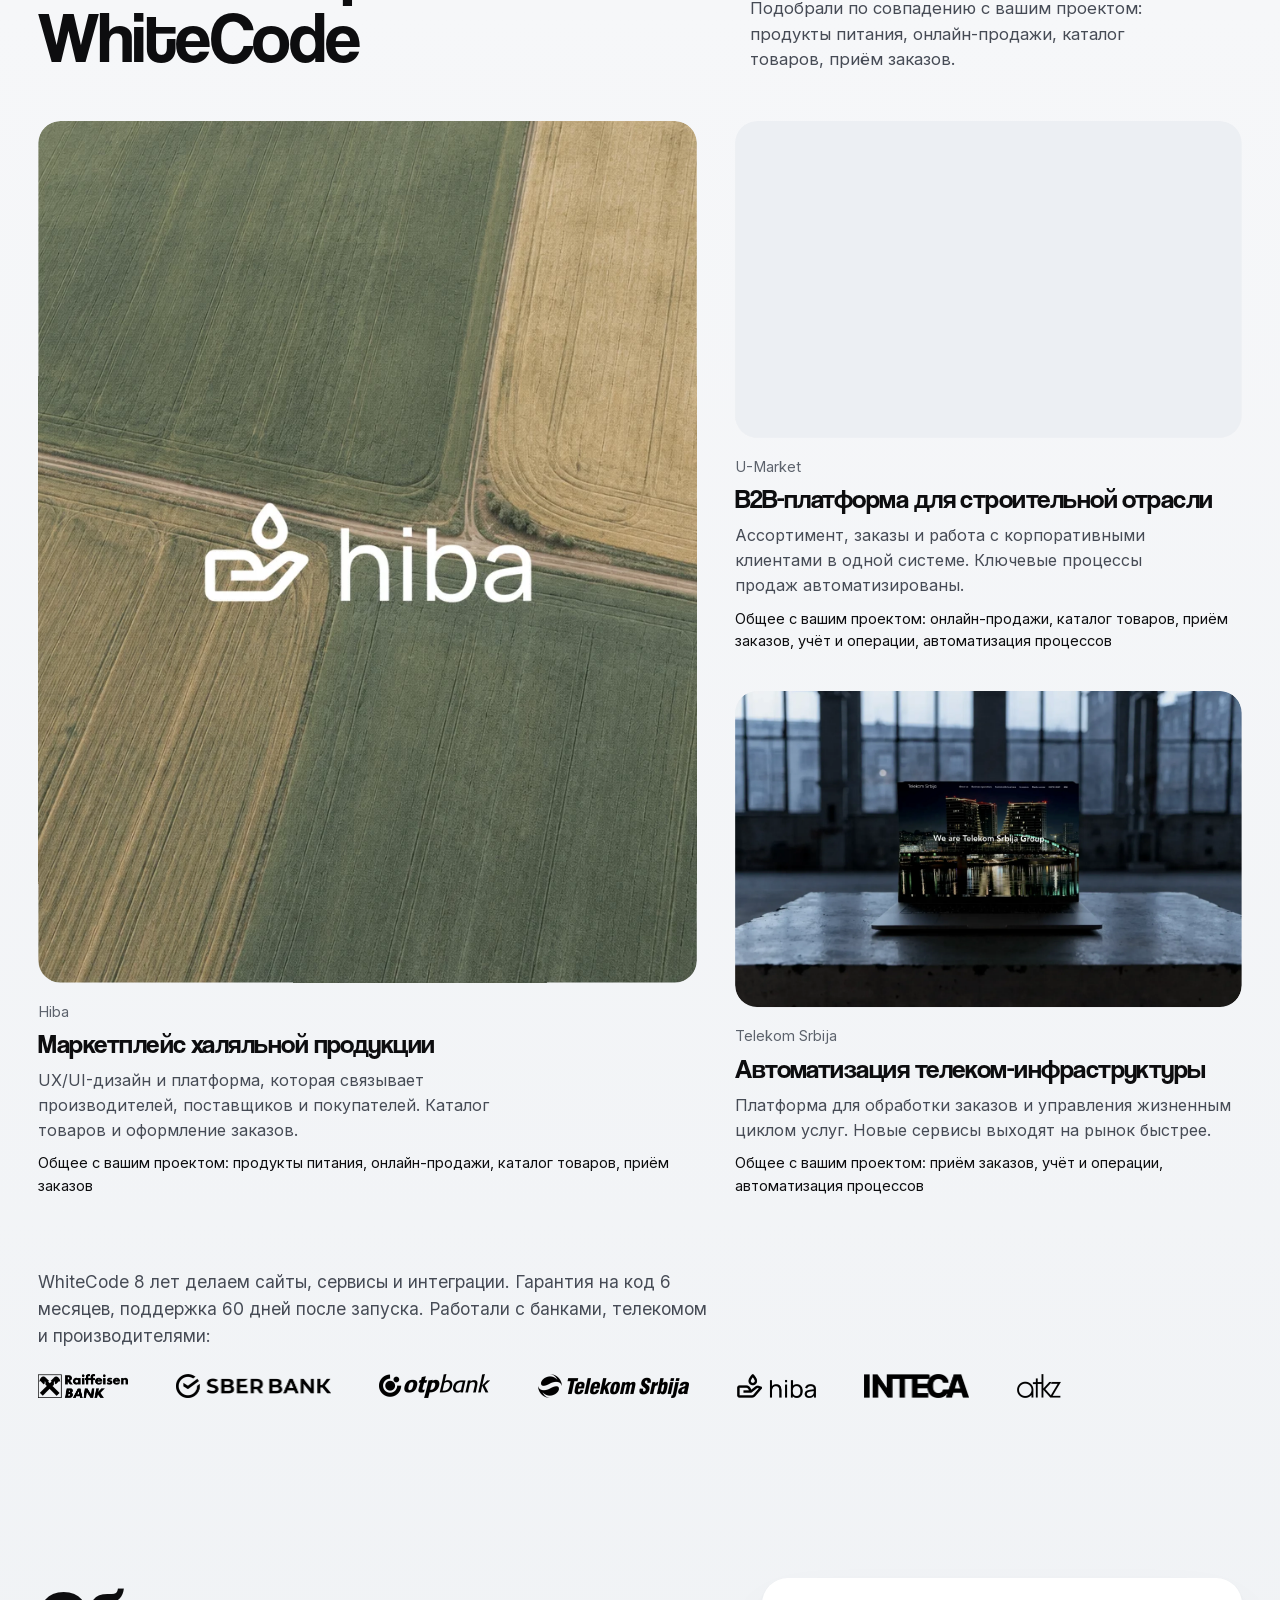
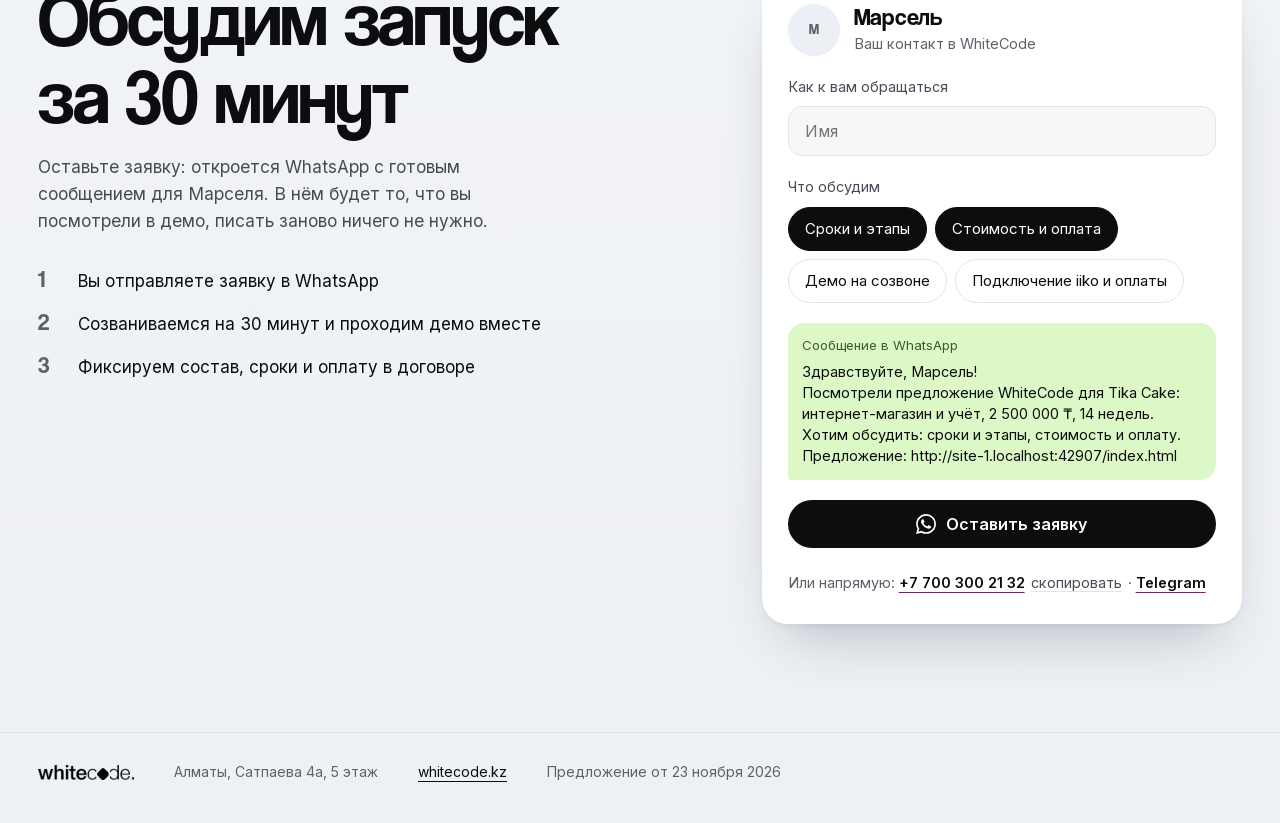
==== commit 9f99b931: "Change the WhiteCode contact from Эмиль to Марсель Manager name in studio data, the final block text" ====
--- a/index.html
+++ b/index.html
@@ -15,7 +15,7 @@
 <link rel="icon" href="assets/brand/favicon.png">
 <link rel="preload" href="assets/fonts/coolvetica-rg.woff2" as="font" type="font/woff2" crossorigin>
 <link rel="preload" href="assets/fonts/inter-var-cyrillic.woff2" as="font" type="font/woff2" crossorigin>
-<link rel="stylesheet" href="assets/kp.css?v=17">
+<link rel="stylesheet" href="assets/kp.css?v=18">
 </head>
 <body>
 
@@ -127,8 +127,8 @@
 
 <button type="button" class="demo-fab" data-demo="open">Открыть демо</button>
 
-<script src="assets/studio.js?v=17"></script>
-<script src="assets/kp-data.js?v=17"></script>
-<script src="assets/kp.js?v=17"></script>
+<script src="assets/studio.js?v=18"></script>
+<script src="assets/kp-data.js?v=18"></script>
+<script src="assets/kp.js?v=18"></script>
 </body>
 </html>
